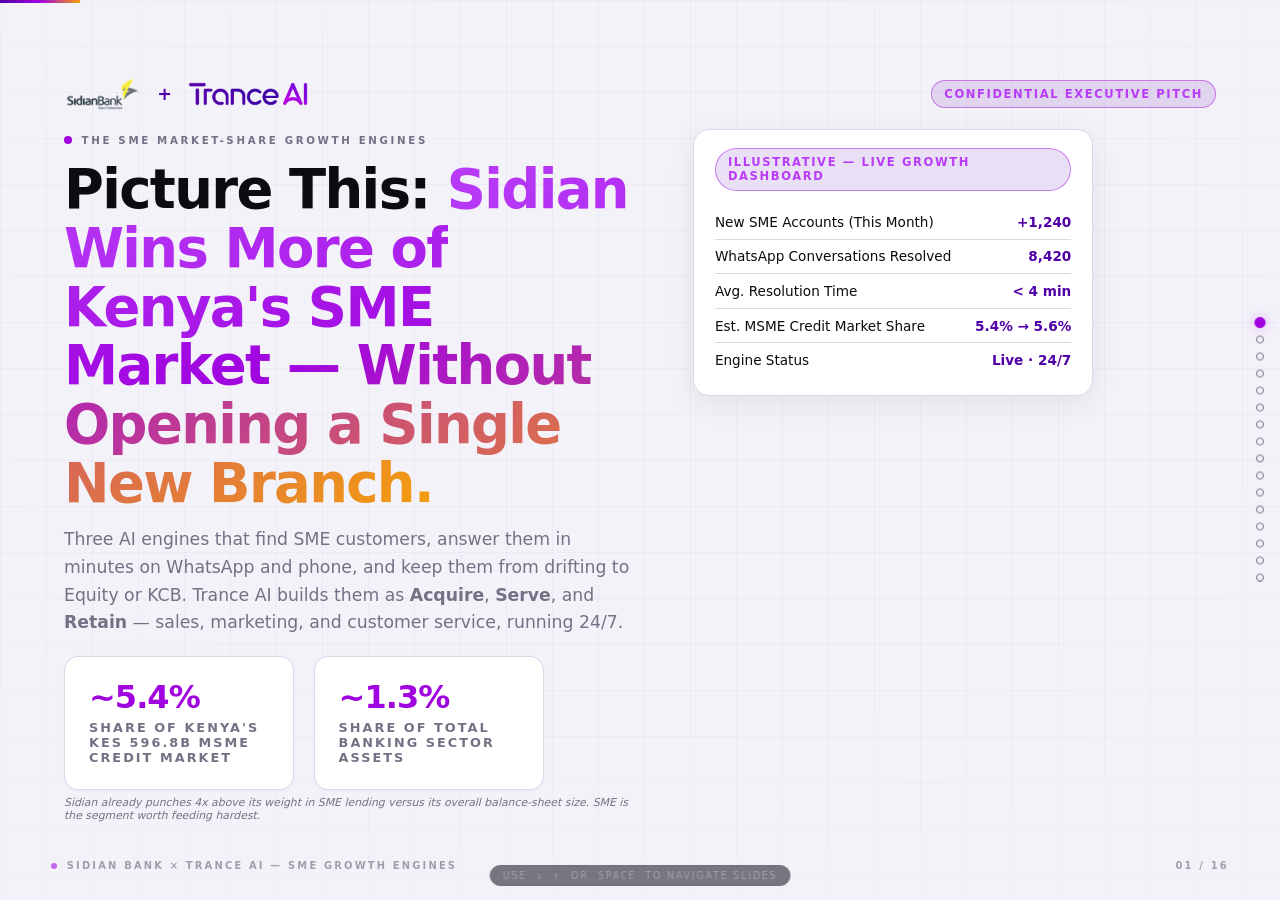
==== growth-engines.html @ c8de43a4 "Add SME Growth Engines deck: sales, marketing, and customer service pitch - New standalone deck (gro" ====
<!DOCTYPE html>
<html lang="en">
<head>
  <meta charset="UTF-8" />
  <meta name="viewport" content="width=device-width, initial-scale=1.0" />
  <title>Sidian Bank × Trance AI — The SME Growth Engines</title>

  <!-- Fontshare Satoshi Font -->
  <link rel="preconnect" href="https://api.fontshare.com" crossorigin />
  <link href="https://api.fontshare.com/v2/css?f[]=satoshi@400,500,700,900&display=swap" rel="stylesheet" />

  <!-- Stylesheet -->
  <link rel="stylesheet" href="css/growth-style.css" />
</head>
<body>

  <!-- Top Progress Bar -->
  <div id="progress"></div>

  <!-- Right Navigation Dots -->
  <div id="dots"></div>

  <!-- Keyboard Navigation Hint -->
  <div class="kbd-hint">
    <span>Use</span> <kbd>↓</kbd> <kbd>↑</kbd> <span>or</span> <kbd>Space</kbd> <span>to navigate slides</span>
  </div>

  <!-- Main Presentation Scroll-Snap Deck -->
  <main class="deck">

    <!-- ============================================================
         SLIDE 1: COVER
         ============================================================ -->
    <section class="slide warm">
      <div class="inner">
        <div class="brand-header reveal d1">
          <div class="brand-logo-wrapper">
            <img src="assets/Sidian-bank-Logo-1.png" alt="Sidian Bank" style="height:32px; width:auto; vertical-align:middle;" />
            <span style="font-weight:900; font-size:1.1rem; color:var(--purple-deep);">+</span>
            <img src="assets/trance-ai-logo.png" alt="Trance AI" style="height:24px; width:auto; vertical-align:middle;" />
          </div>
          <span class="badge purple">Confidential Executive Pitch</span>
        </div>

        <div class="split" style="margin-top: .8rem; align-items: start;">
          <div>
            <div class="eyebrow reveal d2">
              <span class="dot"></span> The SME Market-Share Growth Engines
            </div>

            <h1 class="display reveal d3" style="margin-top: .8rem; max-width: 23ch;">
              Picture This: <span class="purple-gradient">Sidian Wins More of Kenya's SME Market — Without Opening a Single New Branch.</span>
            </h1>

            <p class="lede reveal d4" style="margin-top: .8rem;">
              Three AI engines that find SME customers, answer them in minutes on WhatsApp and phone, and keep them from drifting to Equity or KCB. Trance AI builds them as <strong>Acquire</strong>, <strong>Serve</strong>, and <strong>Retain</strong> — sales, marketing, and customer service, running 24/7.
            </p>

            <div class="grid2" style="margin-top: 1.2rem; max-width: 480px;">
              <div class="card">
                <div class="stat-num purple" style="font-size: clamp(1.4rem,2.6vw,2rem);">~5.4%</div>
                <div class="stat-label">Share of Kenya's KES 596.8B MSME Credit Market</div>
              </div>
              <div class="card">
                <div class="stat-num purple" style="font-size: clamp(1.4rem,2.6vw,2rem);">~1.3%</div>
                <div class="stat-label">Share of Total Banking Sector Assets</div>
              </div>
            </div>
            <p class="source-note reveal d5" style="margin-top:.4rem;">Sidian already punches 4x above its weight in SME lending versus its overall balance-sheet size. SME is the segment worth feeding hardest.</p>
          </div>

          <div class="mock-panel reveal d5">
            <span class="badge purple" style="margin-bottom:.9rem;">Illustrative — Live Growth Dashboard</span>
            <div class="mock-row"><span>New SME Accounts (This Month)</span><span class="v">+1,240</span></div>
            <div class="mock-row"><span>WhatsApp Conversations Resolved</span><span class="v">8,420</span></div>
            <div class="mock-row"><span>Avg. Resolution Time</span><span class="v">&lt; 4 min</span></div>
            <div class="mock-row"><span>Est. MSME Credit Market Share</span><span class="v">5.4% → 5.6%</span></div>
            <div class="mock-row"><span>Engine Status</span><span class="v">Live · 24/7</span></div>
          </div>
        </div>
      </div>

      <div class="chrome-foot"><span class="fdot"></span> Sidian Bank × Trance AI — SME Growth Engines</div>
      <div class="chrome-page" id="chrome-page-num">01 / 16</div>
    </section>

    <!-- ============================================================
         SLIDE 2: LEVEL 01 — THE STATUS QUO
         ============================================================ -->
    <section class="slide dark">
      <div class="inner">
        <div class="eyebrow reveal d1">
          <span class="dot"></span> Level 01 — The Status Quo
        </div>
        <h2 class="title reveal d2" style="margin-top: .6rem; max-width: 22ch;">
          Kenya's #2 Trade Finance Bank Still Wins and Serves SMEs the Hard Way
        </h2>

        <p class="subtitle reveal d3" style="margin-top: .8rem; max-width: 64ch;">
          New SME accounts come through branch visits and RM cold outreach. Customer service runs on a phone line and an inbox. Sidian has no WhatsApp channel today — Absa's customers already bank on WhatsApp; Sidian's don't have that option yet.
        </p>

        <div class="impact reveal d4" style="margin-top: 1.6rem;">
          <span class="k">The CBK Floor, Not a Ceiling</span>
          <span class="v">Regulation requires acknowledging a complaint within 48 hours and resolving it within 7 days. That's the legal minimum — not something to compete on.</span>
        </div>

        <p class="reveal d5" style="margin-top: 1.4rem; font-size: .95rem; color: var(--muted-light); max-width: 62ch;">
          What if instead, every SME query got answered in minutes, not days — and new leads flowed in automatically, while RMs focused on the relationships that need a human?
        </p>
      </div>

      <div class="chrome-foot"><span class="fdot"></span> The Status Quo</div>
      <div class="chrome-page">02 / 16</div>
    </section>

    <!-- ============================================================
         SLIDE 3: THE PLAYBOOK
         ============================================================ -->
    <section class="slide light">
      <div class="inner">
        <div class="eyebrow reveal d1">
          <span class="dot"></span> The Playbook
        </div>
        <h2 class="title reveal d2" style="margin-top: .6rem;">
          Legacy Bank Growth vs. AI-Powered Bank Growth
        </h2>

        <div class="grid2" style="margin-top: 1.8rem;">
          <div class="card reveal d3">
            <div class="row" style="justify-content: space-between; margin-bottom: .8rem;">
              <span class="badge red">Legacy Growth &amp; Service</span>
            </div>
            <ul style="list-style: none; display: flex; flex-direction: column; gap: .6rem; font-size: .92rem; color: var(--muted);">
              <li style="display:flex; gap:.6rem;"><span style="color:var(--neg);">✕</span> New accounts depend on branch visits and RM cold calls</li>
              <li style="display:flex; gap:.6rem;"><span style="color:var(--neg);">✕</span> One-size-fits-all mass marketing</li>
              <li style="display:flex; gap:.6rem;"><span style="color:var(--neg);">✕</span> Phone queue and email, business hours only</li>
              <li style="display:flex; gap:.6rem;"><span style="color:var(--neg);">✕</span> Simple queries (balance, loan status) wait for a human</li>
              <li style="display:flex; gap:.6rem;"><span style="color:var(--neg);">✕</span> Frustrated customers quietly drift to a competitor</li>
            </ul>
          </div>

          <div class="card reveal d4" style="border-color: var(--purple); background: #FFF;">
            <div class="row" style="justify-content: space-between; margin-bottom: .8rem;">
              <span class="badge purple">AI-Powered Growth &amp; Service</span>
            </div>
            <ul style="list-style: none; display: flex; flex-direction: column; gap: .6rem; font-size: .92rem; color: var(--ink-text);">
              <li style="display:flex; gap:.6rem;"><span style="color:var(--purple);">✓</span> Fully autonomous lead capture, works 24/7</li>
              <li style="display:flex; gap:.6rem;"><span style="color:var(--purple);">✓</span> Hyper-personalized SME journeys, right offer, right time</li>
              <li style="display:flex; gap:.6rem;"><span style="color:var(--purple);">✓</span> WhatsApp &amp; call-center AI agents, always on</li>
              <li style="display:flex; gap:.6rem;"><span style="color:var(--purple);">✓</span> Routine queries answered instantly; humans handle the rest</li>
              <li style="display:flex; gap:.6rem;"><span style="color:var(--purple);">✓</span> Churn risk flagged and worked before the account leaves</li>
            </ul>
          </div>
        </div>
      </div>

      <div class="chrome-foot"><span class="fdot"></span> The Playbook</div>
      <div class="chrome-page">03 / 16</div>
    </section>

    <!-- ============================================================
         SLIDE 4: THE MISSED OPPORTUNITY
         ============================================================ -->
    <section class="slide warm">
      <div class="inner">
        <div class="eyebrow reveal d1">
          <span class="dot"></span> The Missed Opportunity
        </div>
        <h2 class="title reveal d2" style="margin-top: .6rem; max-width: 24ch;">
          Kenya's SME Credit Market Is KES 596.8 Billion and Growing. Sidian Holds ~5.4% of It.
        </h2>

        <div class="grid3" style="margin-top: 1.6rem;">
          <div class="card reveal d3" style="background:#FFF;">
            <div class="stat-num purple" style="font-size: clamp(1.4rem,2.8vw,2rem);">707,211</div>
            <div class="stat-label">Formal MSME Borrowers Nationally (Dec 2025)</div>
          </div>
          <div class="card reveal d4" style="background:#FFF;">
            <div class="stat-num gold" style="font-size: clamp(1.4rem,2.8vw,2rem);">KES 596.8B</div>
            <div class="stat-label">Outstanding MSME Credit Book (KBA, Dec 2025)</div>
          </div>
          <div class="card reveal d5" style="background:#FFF; border-color: var(--purple);">
            <div class="stat-num purple" style="font-size: clamp(1.4rem,2.8vw,2rem);">KES 2.2T–2.5T</div>
            <div class="stat-label">Unmet MSME Financing Gap (World Bank/IFC &amp; KBA, 2026)</div>
          </div>
        </div>

        <p class="reveal d6" style="margin-top: 1.5rem; font-size: .95rem; color: var(--ink-text); max-width: 68ch; font-weight: 500;">
          Sidian's SME loan book already commands roughly 5.4% of that KES 596.8B market — well ahead of its ~1.3% share of total banking sector assets. SME lending is the one segment where Sidian already outperforms its size. The Acquire and Serve engines are built to widen that lead, not chase a new category.
        </p>
        <p class="source-note reveal d7" style="margin-top:.6rem;">Sidian SME loan book: ~KES 32.5B, derived from Q1 2026 balance sheet (Total Assets 94.1B − Govt Securities 49.1B − Cash/Other ~12.5B). National figures: Kenya Bankers Association, Dec 2025 / 2026.</p>
      </div>

      <div class="chrome-foot"><span class="fdot"></span> The Missed Opportunity</div>
      <div class="chrome-page">04 / 16</div>
    </section>

    <!-- ============================================================
         SLIDE 5: THE TRANSFORMATION — THREE ENGINES
         ============================================================ -->
    <section class="slide dark">
      <div class="inner">
        <div class="eyebrow reveal d1">
          <span class="dot"></span> The Transformation
        </div>
        <h2 class="title reveal d2" style="margin-top: .6rem;">
          Three Engines — Sales, Marketing, and Customer Service — Working Together, 24/7
        </h2>
        <p class="subtitle reveal d3" style="margin-top: .5rem; max-width: 64ch;">
          AI agents — think bot employees trained for one high-value task — run continuously across WhatsApp, phone, SidianVIBE, email, and social.
        </p>

        <div class="grid3" style="margin-top: 1.6rem;">
          <div class="card reveal d4" style="border-color: var(--purple); background: var(--surface);">
            <span class="badge purple">Engine 1 — Sales &amp; Marketing</span>
            <h3 style="margin-top: .6rem; font-size: 1.15rem; color: #FFF;">Acquire</h3>
            <ul style="list-style:none; display:flex; flex-direction:column; gap:.5rem; margin-top:.8rem; font-size:.82rem; color: var(--muted-light);">
              <li>01 — SME-targeted social &amp; ad campaigns</li>
              <li>02 — Lead capture &amp; pre-qualification funnels</li>
              <li>03 — WhatsApp &amp; web AI sales agent</li>
              <li>04 — Automated email/WhatsApp nurture</li>
            </ul>
          </div>

          <div class="card reveal d5" style="border-color: var(--teal); background: var(--surface);">
            <span class="badge teal">Engine 2 — Customer Service</span>
            <h3 style="margin-top: .6rem; font-size: 1.15rem; color: #FFF;">Serve</h3>
            <ul style="list-style:none; display:flex; flex-direction:column; gap:.5rem; margin-top:.8rem; font-size:.82rem; color: var(--muted-light);">
              <li>01 — WhatsApp AI banking assistant</li>
              <li>02 — Call-center AI triage &amp; deflection</li>
              <li>03 — Instant answers: balance, transfers, loan status</li>
              <li>04 — Seamless handoff to a human for the rest</li>
            </ul>
          </div>

          <div class="card reveal d6" style="border-color: var(--gold); background: var(--surface);">
            <span class="badge gold">Engine 3 — Loyalty</span>
            <h3 style="margin-top: .6rem; font-size: 1.15rem; color: #FFF;">Retain</h3>
            <ul style="list-style:none; display:flex; flex-direction:column; gap:.5rem; margin-top:.8rem; font-size:.82rem; color: var(--muted-light);">
              <li>01 — Dormant account win-back</li>
              <li>02 — Cross-sell &amp; upsell triggers</li>
              <li>03 — Churn-risk flags before the account leaves</li>
              <li>04 — Powered entirely by Acquire + Serve data</li>
            </ul>
          </div>
        </div>
      </div>

      <div class="chrome-foot"><span class="fdot"></span> The Transformation</div>
      <div class="chrome-page">05 / 16</div>
    </section>

    <!-- ============================================================
         SLIDE 6: THE BATTLEFIELD
         ============================================================ -->
    <section class="slide light">
      <div class="inner">
        <div class="eyebrow reveal d1">
          <span class="dot"></span> The Battlefield
        </div>
        <h2 class="title reveal d2" style="margin-top: .6rem;">
          Kenya's Biggest Banks Are Already Moving to AI Service. Sidian Isn't Yet.
        </h2>
        <p class="subtitle reveal d3" style="margin-top: .3rem;">
          This isn't speculative — it's already table stakes among Sidian's direct competitors.
        </p>

        <div class="grid3" style="margin-top: 1.6rem;">
          <div class="card reveal d4">
            <span class="badge red">Live Today</span>
            <h3 style="margin-top: .6rem; font-size: 1.05rem;">Absa Kenya — "Abby"</h3>
            <p style="margin-top: .5rem; font-size: .85rem; color: var(--muted); line-height: 1.45;">
              A WhatsApp AI banking assistant: balances, transfers, bill pay, loan applications, and investment accounts, 24/7, live across 8 countries.
            </p>
          </div>

          <div class="card reveal d5">
            <span class="badge gold">Live Today</span>
            <h3 style="margin-top: .6rem; font-size: 1.05rem;">Equity Bank</h3>
            <p style="margin-top: .5rem; font-size: .85rem; color: var(--muted); line-height: 1.45;">
              98.2% of transactions now happen digitally, with AI explicitly named as the bank's next growth driver.
            </p>
          </div>

          <div class="card reveal d6">
            <span class="badge teal">In Motion</span>
            <h3 style="margin-top: .6rem; font-size: 1.05rem;">KCB Bank</h3>
            <p style="margin-top: .5rem; font-size: .85rem; color: var(--muted); line-height: 1.45;">
              Rolling out AI-powered chat and virtual assistants across its retail and SME channels.
            </p>
          </div>
        </div>

        <div class="impact reveal d7" style="margin-top: 1.4rem;">
          <span class="k">Sidian Today</span>
          <span class="v">No WhatsApp banking channel. Phone and email only. The gap widens every quarter this stays true.</span>
        </div>
      </div>

      <div class="chrome-foot"><span class="fdot"></span> The Battlefield</div>
      <div class="chrome-page">06 / 16</div>
    </section>

    <!-- ============================================================
         SLIDE 7: THE UNFAIR ADVANTAGE
         ============================================================ -->
    <section class="slide warm">
      <div class="inner">
        <div class="eyebrow reveal d1">
          <span class="dot"></span> The Unfair Advantage
        </div>
        <h2 class="title reveal d2" style="margin-top: .6rem;">
          A New Category Competitors Can't Match on Cost or Speed
        </h2>

        <div class="grid2" style="margin-top: 1.8rem;">
          <div class="card reveal d3" style="background:#FFF;">
            <span class="badge purple">~10x Lower Cost Per Contact</span>
            <p style="margin-top:.6rem; font-size:.9rem; color:var(--ink-text); line-height:1.5;">
              Industry benchmarks put an AI-resolved service contact at a fraction of the cost of a human-handled one. Sidian's RMs and call-center staff spend their time on relationships that need a person, not password resets.
            </p>
          </div>
          <div class="card reveal d4" style="background:#FFF;">
            <span class="badge gold">Performance-Gated Engagement</span>
            <p style="margin-top:.6rem; font-size:.9rem; color:var(--ink-text); line-height:1.5;">
              No vague promises. Trance AI's fee structure ties directly to the engine KPIs Sidian agrees to upfront.
            </p>
          </div>
          <div class="card reveal d5" style="background:#FFF;">
            <span class="badge teal">Infinite Scale, Zero Headcount</span>
            <p style="margin-top:.6rem; font-size:.9rem; color:var(--ink-text); line-height:1.5;">
              The engines handle thousands of simultaneous SME conversations without adding a single RM or call-center seat.
            </p>
          </div>
          <div class="card reveal d6" style="background:#FFF; border-color:var(--purple);">
            <span class="badge purple">Minutes, Not Days</span>
            <p style="margin-top:.6rem; font-size:.9rem; color:var(--ink-text); line-height:1.5;">
              While the regulatory floor is a 7-day resolution window, routine SME queries get answered in minutes — a service gap competitors feel immediately.
            </p>
          </div>
        </div>
      </div>

      <div class="chrome-foot"><span class="fdot"></span> The Unfair Advantage</div>
      <div class="chrome-page">07 / 16</div>
    </section>

    <!-- ============================================================
         SLIDE 8: LEVEL 02 — THE GROWTH SYSTEM (DASHBOARD)
         ============================================================ -->
    <section class="slide dark">
      <div class="inner">
        <div class="eyebrow reveal d1">
          <span class="dot"></span> Level 02 — The Growth System
        </div>
        <h2 class="title reveal d2" style="margin-top: .6rem;">
          One Unified Dashboard, All Three Engines
        </h2>
        <p class="subtitle reveal d3" style="margin-top: .5rem; max-width: 60ch;">
          You don't have to master the technical operations. You get a live dashboard showing exactly what all three engines are doing, every moment — and how the SME market-share number is moving.
        </p>

        <div class="split" style="margin-top: 1.8rem;">
          <div class="col reveal d4" style="gap:.9rem;">
            <div class="card" style="border-color: var(--purple);">
              <span class="pillar-tag">Acquire Engine</span>
              <p style="font-size:.88rem; color:var(--muted-light); margin-top:.3rem;">Live SME leads, ad spend efficiency, and sales-agent conversations at a glance.</p>
            </div>
            <div class="card" style="border-color: var(--teal);">
              <span class="pillar-tag" style="color:var(--teal);">Serve Engine</span>
              <p style="font-size:.88rem; color:var(--muted-light); margin-top:.3rem;">WhatsApp and call volume, first-contact resolution rate, and average response time.</p>
            </div>
            <div class="card" style="border-color: var(--gold);">
              <span class="pillar-tag" style="color:var(--gold);">Retain Engine</span>
              <p style="font-size:.88rem; color:var(--muted-light); margin-top:.3rem;">Reactivation rate, cross-sell conversions, and churn-risk flags in real time.</p>
            </div>
          </div>

          <div class="mock-panel reveal d5">
            <span class="badge purple" style="margin-bottom:.9rem;">Illustrative — Sidian Growth Dashboard</span>
            <div class="mock-row"><span>New SME Accounts Opened</span><span class="v">+1,240</span></div>
            <div class="mock-row"><span>WhatsApp Conversations Handled</span><span class="v">8,420</span></div>
            <div class="mock-row"><span>First-Contact Resolution Rate</span><span class="v">82%</span></div>
            <div class="mock-row"><span>Dormant Accounts Reactivated</span><span class="v">+380</span></div>
            <div class="mock-row"><span>Est. MSME Credit Market Share</span><span class="v">5.4% → 5.6%</span></div>
          </div>
        </div>
      </div>

      <div class="chrome-foot"><span class="fdot"></span> The Growth System</div>
      <div class="chrome-page">08 / 16</div>
    </section>

    <!-- ============================================================
         SLIDE 9: ENGINE 1 DETAIL — ACQUIRE
         ============================================================ -->
    <section class="slide light">
      <div class="inner">
        <div class="eyebrow reveal d1">
          <span class="dot"></span> Engine 1 — Detail
        </div>
        <h2 class="title reveal d2" style="margin-top: .6rem;">
          Acquire: Sales &amp; Marketing on Autopilot
        </h2>
        <p class="subtitle reveal d3" style="margin-top: .4rem; max-width: 60ch;">
          A high-value AI agent works every channel where an SME owner already spends time.
        </p>

        <div class="grid3" style="margin-top: 1.6rem;">
          <div class="card reveal d4" style="background:#FFF; border-color:var(--purple);">
            <span class="badge purple">Website &amp; Ads</span>
            <p style="margin-top:.6rem; font-size:.85rem; color:var(--ink-text); line-height:1.45;">
              AI agent captures and pre-qualifies visitors from targeted SME ad campaigns — trade finance, LPO, working capital.
            </p>
          </div>
          <div class="card reveal d5" style="background:#FFF;">
            <span class="badge teal">WhatsApp Sales Agent</span>
            <p style="margin-top:.6rem; font-size:.85rem; color:var(--muted); line-height:1.45;">
              Answers product questions instantly and books account-opening appointments 24/7 — the channel Sidian doesn't have today.
            </p>
          </div>
          <div class="card reveal d6" style="background:#FFF;">
            <span class="badge gold">Email &amp; Social Nurture</span>
            <p style="margin-top:.6rem; font-size:.85rem; color:var(--muted); line-height:1.45;">
              Follows up every captured lead automatically until they open an account — no lead goes cold.
            </p>
          </div>
        </div>
      </div>

      <div class="chrome-foot"><span class="fdot"></span> Acquire — Engine Detail</div>
      <div class="chrome-page">09 / 16</div>
    </section>

    <!-- ============================================================
         SLIDE 10: ENGINE 2 DETAIL — SERVE
         ============================================================ -->
    <section class="slide warm">
      <div class="inner">
        <div class="eyebrow reveal d1">
          <span class="dot"></span> Engine 2 — Detail
        </div>
        <h2 class="title reveal d2" style="margin-top: .6rem;">
          Serve: WhatsApp and Call-Center AI, Always On
        </h2>

        <div class="card reveal d3" style="margin-top: 1.4rem; overflow-x: auto; background:#FFF;">
          <table class="deck-table">
            <thead>
              <tr>
                <th>Today</th>
                <th style="color: var(--purple-deep); background: var(--purple-bg);">With the Serve Engine</th>
              </tr>
            </thead>
            <tbody>
              <tr>
                <td>Balance and transfer questions wait for a phone call</td>
                <td style="background: var(--purple-bg); color: var(--purple-deep); font-weight: 700;">Answered instantly on WhatsApp, day or night</td>
              </tr>
              <tr>
                <td>Every inbound call reaches a human queue</td>
                <td style="background: var(--purple-bg); color: var(--purple-deep); font-weight: 700;">AI triages first — routine calls resolved, complex ones routed to the right person</td>
              </tr>
              <tr>
                <td>After-hours queries sit until the next business day</td>
                <td style="background: var(--purple-bg); color: var(--purple-deep); font-weight: 700;">24/7 coverage — no queue resets overnight</td>
              </tr>
              <tr>
                <td>Loan-status checks mean a branch visit or a call</td>
                <td style="background: var(--purple-bg); color: var(--purple-deep); font-weight: 700;">Self-serve status checks on WhatsApp in seconds</td>
              </tr>
              <tr>
                <td>No consistent record of what each SME asked or needed</td>
                <td style="background: var(--purple-bg); color: var(--purple-deep); font-weight: 700;">Every conversation logged and feeds the Retain engine</td>
              </tr>
            </tbody>
          </table>
        </div>
      </div>

      <div class="chrome-foot"><span class="fdot"></span> Serve — Engine Detail</div>
      <div class="chrome-page">10 / 16</div>
    </section>

    <!-- ============================================================
         SLIDE 11: ENGINE 3 DETAIL — RETAIN
         ============================================================ -->
    <section class="slide dark">
      <div class="inner">
        <div class="eyebrow reveal d1">
          <span class="dot"></span> Engine 3 — Detail
        </div>
        <h2 class="title reveal d2" style="margin-top: .6rem;">
          Retain: Every Great Service Interaction Becomes a Growth Signal
        </h2>
        <p class="subtitle reveal d3" style="margin-top: .5rem; max-width: 62ch;">
          Retention isn't a separate pitch — it's what Acquire and Serve compound into, automatically.
        </p>

        <div class="grid3" style="margin-top: 1.6rem;">
          <div class="card reveal d4">
            <span class="badge gold">Dormant Win-Back</span>
            <p style="margin-top:.6rem; font-size:.85rem; color:var(--muted-light); line-height:1.45;">
              Accounts gone quiet get a personalized WhatsApp nudge before they're written off.
            </p>
          </div>
          <div class="card reveal d5">
            <span class="badge purple">Cross-Sell Triggers</span>
            <p style="margin-top:.6rem; font-size:.85rem; color:var(--muted-light); line-height:1.45;">
              A resolved service query becomes the moment to offer the next relevant product — not a separate campaign.
            </p>
          </div>
          <div class="card reveal d6">
            <span class="badge teal">Churn-Risk Flags</span>
            <p style="margin-top:.6rem; font-size:.85rem; color:var(--muted-light); line-height:1.45;">
              Repeated complaints or slowing activity flag an at-risk SME to the RM before the account moves to a competitor.
            </p>
          </div>
        </div>
      </div>

      <div class="chrome-foot"><span class="fdot"></span> Retain — Engine Detail</div>
      <div class="chrome-page">11 / 16</div>
    </section>

    <!-- ============================================================
         SLIDE 12: HOW THE ENGINES COMPOUND INTO MARKET SHARE
         ============================================================ -->
    <section class="slide light">
      <div class="inner">
        <div class="eyebrow reveal d1">
          <span class="dot"></span> The Mechanism
        </div>
        <h2 class="title reveal d2" style="margin-top: .6rem;">
          How Three Engines Compound Into Market Share
        </h2>

        <div class="card reveal d3" style="margin-top: 1.6rem; overflow-x: auto; background:#FFF;">
          <table class="deck-table">
            <thead>
              <tr>
                <th>Current State</th>
                <th style="color: var(--purple-deep);">Acquire Moves</th>
                <th style="color: var(--purple-deep);">Serve Moves</th>
                <th style="color: var(--purple-deep);">Retain Moves</th>
              </tr>
            </thead>
            <tbody>
              <tr>
                <td>Branch-dependent lead flow</td>
                <td style="font-weight:700;">Always-on SME pipeline, lower cost per lead</td>
                <td style="font-weight:700;">Faster onboarding converts more leads</td>
                <td style="font-weight:700;">New accounts stay longer</td>
              </tr>
              <tr>
                <td>Manual, business-hours service</td>
                <td style="font-weight:700;">More qualified leads reach a human faster</td>
                <td style="font-weight:700;">Minutes, not days, on routine queries</td>
                <td style="font-weight:700;">Higher CSAT feeds referrals</td>
              </tr>
              <tr>
                <td>Silent churn to competitors</td>
                <td style="font-weight:700;">-</td>
                <td style="font-weight:700;">Every interaction logged and actioned</td>
                <td style="font-weight:700;">At-risk accounts caught before they leave</td>
              </tr>
            </tbody>
          </table>
        </div>

        <div class="impact reveal d4" style="margin-top: 1.4rem;">
          <span class="k">The Compounding Effect</span>
          <span class="v">More accounts in, fewer accounts out — net growth in Sidian's share of Kenya's KES 596.8B MSME credit market.</span>
        </div>
      </div>

      <div class="chrome-foot"><span class="fdot"></span> The Mechanism</div>
      <div class="chrome-page">12 / 16</div>
    </section>

    <!-- ============================================================
         SLIDE 13: THE MARKET-SHARE FORMULA
         ============================================================ -->
    <section class="slide warm">
      <div class="inner">
        <div class="eyebrow reveal d1">
          <span class="dot"></span> The Trance Growth Formula
        </div>
        <h2 class="title reveal d2" style="margin-top: .6rem;">
          The Math Behind the Market-Share Answer
        </h2>

        <div class="formula-box reveal d3" style="margin-top: 1.6rem;">
          SME Credit Market Share = Sidian's SME Loan Book ÷ Kenya's Total MSME Credit Book (KES 596.8B)
        </div>

        <div class="card reveal d4" style="margin-top: 1.4rem; background: var(--paper-warm);">
          <span class="badge gold">Where Sidian Stands Today</span>
          <p style="margin-top: .7rem; font-size: .92rem; color: var(--ink-text); line-height: 1.6;">
            Sidian's estimated ~KES 32.5B SME loan book is roughly 5.4% of the national KES 596.8B market. The numerator moves with two levers only: <strong>accounts won</strong> (Acquire, and Serve's conversion assist) and <strong>accounts kept</strong> (Retain). Net new accounts and prevented churn are the leading indicators the pilot proves each month — the share percentage is what they roll up into over time.
          </p>
        </div>

        <p class="reveal d5" style="margin-top: 1rem; font-size: .72rem; color: var(--muted); font-style: italic;">
          Illustrative model to show the mechanism — actual share movement depends on Sidian's real account, loan, and deposit data, confirmed jointly during the pilot. National market figures: Kenya Bankers Association, Dec 2025/2026.
        </p>
      </div>

      <div class="chrome-foot"><span class="fdot"></span> The Growth Formula</div>
      <div class="chrome-page">13 / 16</div>
    </section>

    <!-- ============================================================
         SLIDE 14: THE GROWTH PLAN
         ============================================================ -->
    <section class="slide light">
      <div class="inner">
        <div class="eyebrow reveal d1">
          <span class="dot"></span> The Growth Plan
        </div>
        <h2 class="title reveal d2" style="margin-top: .6rem;">
          What It Takes to Stand Up All Three Engines
        </h2>

        <div class="grid2" style="margin-top: 1.6rem;">
          <div class="card reveal d3" style="background:#FFF;">
            <span class="badge purple">1 — Investment</span>
            <p style="margin-top: .6rem; font-size: .88rem; color: var(--ink-text); line-height: 1.55;">
              Setup and managed-service terms scoped jointly with Sidian's transformation office, based on pilot scope vs. full rollout.
            </p>
          </div>

          <div class="card reveal d4" style="background:#FFF; border-color: var(--purple);">
            <span class="badge gold">2 — Timeline</span>
            <p style="margin-top: .6rem; font-size: .88rem; color: var(--ink-text); line-height: 1.55;">
              Acquire and Serve engines live in <strong>15–20 days</strong> for the pilot branch cluster (WhatsApp Business API approval typically adds 5–10 days). Retain engine follows once live interaction data exists. Full rollout across all branches within 6 months.
            </p>
          </div>

          <div class="card reveal d5" style="background:#FFF;">
            <span class="badge teal">3 — What You Get</span>
            <ul style="list-style:none; display:flex; flex-direction:column; gap:.45rem; margin-top:.6rem; font-size:.85rem; color: var(--ink-text);">
              <li>✓ A live Acquire engine generating pre-qualified SME leads</li>
              <li>✓ A live Serve engine on WhatsApp and call-center triage</li>
              <li>✓ The unified growth dashboard from Level 02</li>
              <li>✓ Fee tied to agreed, measurable engine KPIs</li>
            </ul>
          </div>

          <div class="card reveal d6" style="background:#FFF;">
            <span class="badge red">4 — Effort From Sidian</span>
            <ul style="list-style:none; display:flex; flex-direction:column; gap:.45rem; margin-top:.6rem; font-size:.85rem; color: var(--ink-text);">
              <li>— WhatsApp Business API / Meta approval sign-off</li>
              <li>— Read access to core banking &amp; SidianVIBE data</li>
              <li>— One executive sponsor + IT liaison</li>
              <li>— A pilot branch cluster to launch with</li>
            </ul>
          </div>
        </div>

        <div class="card reveal d7" style="margin-top: 1.4rem; background: var(--purple-bg); border-color: rgba(160,4,223,0.3);">
          <span class="pillar-tag">5 — Why Trance AI</span>
          <p style="font-size: .95rem; font-weight: 700; margin-top: .3rem; color: var(--purple-deep);">
            AI delivery experience across enterprises like Jumia and Microsoft, purpose-built here for Kenyan SME banking data and behavior.
          </p>
        </div>

        <p class="reveal d8" style="margin-top: 1rem; font-size: .72rem; color: var(--muted); font-style: italic;">
          Commercial terms above are illustrative and directional — final figures confirmed with Sidian leadership before signing.
        </p>
      </div>

      <div class="chrome-foot"><span class="fdot"></span> The Growth Plan</div>
      <div class="chrome-page">14 / 16</div>
    </section>

    <!-- ============================================================
         SLIDE 15: BONUS — SEASONAL CAMPAIGNS
         ============================================================ -->
    <section class="slide dark">
      <div class="inner">
        <div class="eyebrow reveal d1">
          <span class="dot"></span> Bonus
        </div>
        <h2 class="title reveal d2" style="margin-top: .6rem; max-width: 22ch;">
          Kenya's Banking Calendar, Covered — At No Extra Cost
        </h2>
        <p class="subtitle reveal d3" style="margin-top: .5rem; max-width: 58ch;">
          Trance AI runs Kenya's seasonal SME calendar through Acquire and Retain — agencies normally charge separately for this.
        </p>

        <div class="grid4" style="margin-top: 1.8rem;">
          <div class="card reveal d4">
            <span class="badge purple">Q1</span>
            <h3 style="margin-top:.5rem; font-size:1rem;">School Fees Season</h3>
            <p style="margin-top:.4rem; font-size:.8rem; color:var(--muted-light);">Targeted SME &amp; retail facility campaign via the Acquire engine.</p>
          </div>
          <div class="card reveal d5">
            <span class="badge teal">Q3</span>
            <h3 style="margin-top:.5rem; font-size:1rem;">County Tender Season</h3>
            <p style="margin-top:.4rem; font-size:.8rem; color:var(--muted-light);">Trade finance and bid-bond outreach to contractor segments.</p>
          </div>
          <div class="card reveal d6">
            <span class="badge gold">Q4</span>
            <h3 style="margin-top:.5rem; font-size:1rem;">Diaspora &amp; Chama Season</h3>
            <p style="margin-top:.4rem; font-size:.8rem; color:var(--muted-light);">Retain engine win-back and cross-sell push before year-end.</p>
          </div>
          <div class="card reveal d7">
            <span class="badge red">Every Day</span>
            <h3 style="margin-top:.5rem; font-size:1rem;">Always-On Coverage</h3>
            <p style="margin-top:.4rem; font-size:.8rem; color:var(--muted-light);">WhatsApp and call-center AI never close for lunch, weekends, or public holidays.</p>
          </div>
        </div>
      </div>

      <div class="chrome-foot"><span class="fdot"></span> Bonus</div>
      <div class="chrome-page">15 / 16</div>
    </section>

    <!-- ============================================================
         SLIDE 16: CLOSING CTA
         ============================================================ -->
    <section class="slide warm">
      <div class="inner">
        <div class="eyebrow reveal d1">
          <span class="dot"></span> Let's Get Started
        </div>
        <h1 class="display reveal d2" style="margin-top: .8rem; max-width: 20ch;">
          Ready to Build Sidian's Fastest-Growing SME Franchise?
        </h1>

        <p class="lede reveal d3" style="margin-top: 1.1rem;">
          Three engines. Zero extra headcount. Live in weeks, not quarters.
        </p>

        <div class="row reveal d4" style="margin-top: 1.8rem;">
          <a href="mailto:contact@trance.ai" class="badge purple" style="padding: .8rem 1.4rem; font-size: .85rem; text-decoration: none; cursor: pointer; white-space: nowrap;">
            Initiate Partnership →
          </a>
        </div>
      </div>

      <div class="chrome-foot"><span class="fdot"></span> Sidian Bank × Trance AI</div>
      <div class="chrome-page">16 / 16</div>
    </section>

  </main>

  <!-- Script Engine -->
  <script src="js/deck.js"></script>
</body>
</html>
---- css/growth-style.css ----
/* ============================================================
   AIRTEL AFRICA + TRANCE AI — STRATEGIC PITCH DECK DESIGN SYSTEM
   Theme: Trance AI Deep Royal & Electric Purple
   Typography: Satoshi (Fontshare API)
   ============================================================ */

/* ---- Design Tokens ---- */
:root {
  font-size: clamp(13px, 2.2vh, 16px);

  /* Color Palette */
  --ink: #0A0A0E;              /* Base dark background */
  --surface: #12121A;          /* Dark surface background */
  --card: #181724;             /* Dark card background */
  --card-border: #2B283E;      /* Dark border */
  
  --paper: #FAFAFD;            /* Light mode base */
  --paper-warm: #F4F2F9;       /* Warm light mode base */
  
  --text: #FAF9FE;             /* Primary text (dark slides) */
  --ink-text: #0B0B10;         /* Primary text (light slides) */
  --muted: #747185;            /* Muted text */
  --muted-light: #9B98AE;      /* Muted text on dark */
  --hairline: #DCD8E8;         /* Hairline on light */

  /* Purple Brand Palette */
  --purple: #A004DF;           /* Primary Electric Purple */
  --purple-deep: #5100A8;      /* Primary Royal Purple */
  --purple-dark: #4000A7;      /* Dark Purple accent */
  --purple-light: #B83BF7;     /* Light Electric Purple */
  --purple-glow: rgba(160, 4, 223, 0.35);
  --purple-bg: rgba(81, 0, 168, 0.12);

  /* Auxiliary & Status Tokens */
  --gold: #F59E0B;             /* Secondary highlights */
  --teal: #2DD4BF;             /* Technology / Cloud accents */
  --neg: #E84040;              /* Negative / Friction */
  --success: #10B981;          /* Positive / Growth */

  --maxw: 1180px;
  --ease: cubic-bezier(.22, .61, .36, 1);
  --morph-ease: cubic-bezier(.16, 1, .3, 1);
}

* { box-sizing: border-box; margin: 0; padding: 0; }

html {
  scroll-behavior: auto;
  overflow: hidden;
  height: 100%;
  font-size: clamp(14px, 1.15vw, 22px);
}

body {
  font-family: 'Satoshi', system-ui, -apple-system, sans-serif;
  background: var(--ink);
  color: var(--text);
  -webkit-font-smoothing: antialiased;
  overflow: hidden;
  height: 100%;
}

/* ---- Scroll-Snap Container ---- */
.deck {
  height: 100dvh;
  overflow-y: scroll;
  scroll-snap-type: y mandatory;
  scroll-behavior: smooth;
}

.slide {
  position: relative;
  height: 100dvh;
  min-height: 0;
  scroll-snap-align: start;
  scroll-snap-stop: always;
  display: flex;
  flex-direction: column;
  justify-content: center;
  padding: clamp(.5rem, 2vh, 2.5rem) clamp(1.4rem, 5vw, 5rem);
  overflow: hidden;
}

/* Background Variations */
.slide.dark { background: var(--ink); color: var(--text); }
.slide.light { background: var(--paper); color: var(--ink-text); }
.slide.warm { background: var(--paper-warm); color: var(--ink-text); }

.inner {
  width: 100%;
  max-width: var(--maxw);
  margin: 0 auto;
  position: relative;
  z-index: 2;
  opacity: 0;
  transform: scale(.95) translateY(18px);
  transition: opacity 1.1s var(--morph-ease), transform 1.1s var(--morph-ease);
}

.slide.visible .inner {
  opacity: 1;
  transform: none;
}

/* ---- Grid Texture Background ---- */
.slide.dark::before {
  content: "";
  position: absolute;
  inset: 0;
  z-index: 0;
  pointer-events: none;
  background-image:
    linear-gradient(rgba(160, 4, 223, 0.04) 1px, transparent 1px),
    linear-gradient(90deg, rgba(160, 4, 223, 0.04) 1px, transparent 1px);
  background-size: 46px 46px;
  -webkit-mask-image: radial-gradient(ellipse 95% 80% at 50% 40%, #000 55%, transparent 100%);
  mask-image: radial-gradient(ellipse 95% 80% at 50% 40%, #000 55%, transparent 100%);
}

.slide.light::before, .slide.warm::before {
  content: "";
  position: absolute;
  inset: 0;
  z-index: 0;
  pointer-events: none;
  background-image:
    linear-gradient(rgba(81, 0, 168, 0.035) 1px, transparent 1px),
    linear-gradient(90deg, rgba(81, 0, 168, 0.035) 1px, transparent 1px);
  background-size: 46px 46px;
  -webkit-mask-image: radial-gradient(ellipse 95% 80% at 50% 40%, #000 50%, transparent 100%);
  mask-image: radial-gradient(ellipse 95% 80% at 50% 40%, #000 50%, transparent 100%);
}

/* ---- Typography Primitives ---- */
.eyebrow {
  font-size: clamp(.62rem, .8vw, .72rem);
  font-weight: 700;
  letter-spacing: .26em;
  text-transform: uppercase;
  color: var(--muted);
  display: inline-flex;
  align-items: center;
  gap: .6rem;
}

.dark .eyebrow { color: var(--muted-light); }

.dot {
  width: 8px;
  height: 8px;
  border-radius: 50%;
  background: var(--purple);
  flex: none;
  box-shadow: 0 0 0 0 var(--purple-glow);
  animation: pulsePurple 2.6s var(--ease) infinite;
}

@keyframes pulsePurple {
  0% { box-shadow: 0 0 0 0 rgba(160, 4, 223, 0.6); }
  70% { box-shadow: 0 0 0 10px rgba(160, 4, 223, 0); }
  100% { box-shadow: 0 0 0 0 rgba(160, 4, 223, 0); }
}

h1, h2, h3 { font-weight: 900; line-height: 1.04; letter-spacing: -.025em; }

.display { font-size: clamp(1.85rem, 4.4vw, 3.4rem); font-weight: 900; line-height: 1.08; letter-spacing: -.03em; }
.title { font-size: clamp(1.45rem, 2.9vw, 2.35rem); font-weight: 900; line-height: 1.1; letter-spacing: -.025em; }
.subtitle { font-size: clamp(1.05rem, 1.75vw, 1.35rem); font-weight: 500; color: var(--muted); line-height: 1.45; }
.dark .subtitle { color: var(--muted-light); }
.lede { font-size: clamp(.95rem, 1.35vw, 1.1rem); line-height: 1.6; color: var(--muted); max-width: 62ch; }
.dark .lede { color: var(--muted-light); }

.purple { color: var(--purple); }
.purple-gradient {
  background: linear-gradient(135deg, var(--purple-light), var(--purple), var(--gold));
  -webkit-background-clip: text;
  -webkit-text-fill-color: transparent;
}
.tnum { font-variant-numeric: tabular-nums; font-feature-settings: "tnum"; }

/* ---- Cards ---- */
.card {
  background: var(--card);
  border: 1px solid var(--card-border);
  border-radius: 14px;
  padding: clamp(1rem, 2vw, 1.5rem);
  transition: transform .22s ease, box-shadow .22s ease, border-color .22s ease;
}

.light .card, .warm .card {
  background: #FFFFFF;
  border-color: var(--hairline);
  box-shadow: 0 1px 3px rgba(11, 11, 16, 0.04);
}

.dark .card:hover {
  transform: translateY(-2px);
  box-shadow: 0 8px 24px rgba(81, 0, 168, 0.25);
  border-color: rgba(160, 4, 223, 0.35);
}

.light .card:hover, .warm .card:hover {
  transform: translateY(-2px);
  box-shadow: 0 8px 24px rgba(81, 0, 168, 0.08);
  border-color: var(--purple);
}

/* ---- Reveal Cascading Animations ---- */
.reveal {
  opacity: 0;
  transform: translateY(22px);
  transition: opacity .7s var(--ease), transform .7s var(--ease);
}

.slide.visible .reveal { opacity: 1; transform: none; }
.slide.visible .reveal.d1 { transition-delay: .08s; }
.slide.visible .reveal.d2 { transition-delay: .16s; }
.slide.visible .reveal.d3 { transition-delay: .24s; }
.slide.visible .reveal.d4 { transition-delay: .32s; }
.slide.visible .reveal.d5 { transition-delay: .40s; }
.slide.visible .reveal.d6 { transition-delay: .48s; }
.slide.visible .reveal.d7 { transition-delay: .56s; }
.slide.visible .reveal.d8 { transition-delay: .64s; }
.slide.visible .reveal.d9 { transition-delay: .72s; }
.slide.visible .reveal.d10 { transition-delay: .80s; }

/* ---- Chrome Elements ---- */
.chrome-foot, .chrome-page, .chrome-side {
  position: absolute;
  z-index: 5;
  font-size: .62rem;
  font-weight: 700;
  letter-spacing: .22em;
  text-transform: uppercase;
  color: var(--muted);
  opacity: .65;
  pointer-events: none;
}

.dark .chrome-foot, .dark .chrome-page, .dark .chrome-side { color: var(--muted-light); opacity: .55; }
.chrome-foot { left: clamp(1.4rem, 6vw, 3.2rem); bottom: clamp(1.2rem, 3vw, 1.8rem); display: flex; align-items: center; gap: .6rem; }
.chrome-page { right: clamp(1.4rem, 6vw, 3.2rem); bottom: clamp(1.2rem, 3vw, 1.8rem); }
.chrome-side { right: .5rem; bottom: clamp(1.2rem, 3vw, 1.8rem); transform: rotate(180deg); writing-mode: vertical-rl; letter-spacing: .32em; font-size: .55rem; opacity: .4; }
.chrome-foot .fdot { width: 6px; height: 6px; border-radius: 50%; background: var(--purple); opacity: .9; }

/* Progress Bar & Dots Nav */
#progress {
  position: fixed;
  top: 0;
  left: 0;
  height: 3px;
  background: linear-gradient(90deg, var(--purple-deep), var(--purple), var(--gold));
  width: 0;
  z-index: 60;
  transition: width .15s linear;
}

#dots {
  position: fixed;
  right: clamp(.5rem, 1.4vw, 1rem);
  top: 50%;
  transform: translateY(-50%);
  z-index: 55;
  display: flex;
  flex-direction: column;
  gap: 9px;
}

#dots button {
  width: 8px;
  height: 8px;
  border-radius: 50%;
  border: 1px solid var(--muted);
  background: transparent;
  cursor: pointer;
  padding: 0;
  transition: all .3s var(--ease);
}

#dots button.active {
  background: var(--purple);
  border-color: var(--purple);
  transform: scale(1.4);
  box-shadow: 0 0 10px var(--purple-glow);
}

#dots button:hover { border-color: var(--purple); }

/* Keyboard Hint */
.kbd-hint {
  position: fixed;
  bottom: 14px;
  left: 50%;
  transform: translateX(-50%);
  z-index: 55;
  font-size: .6rem;
  letter-spacing: .18em;
  text-transform: uppercase;
  color: var(--muted);
  opacity: .65;
  display: flex;
  gap: .6rem;
  align-items: center;
  background: rgba(18, 18, 26, 0.85);
  padding: 4px 12px;
  border-radius: 20px;
  border: 1px solid var(--card-border);
  backdrop-filter: blur(8px);
}

.light .kbd-hint, .warm .kbd-hint {
  background: rgba(255, 255, 255, 0.85);
  border-color: var(--hairline);
  color: var(--ink-text);
}

/* Layout Utilities */
.row { display: flex; gap: clamp(1rem, 2.4vw, 2.2rem); align-items: center; flex-wrap: wrap; }
.col { display: flex; flex-direction: column; }
.split { display: grid; grid-template-columns: 1.05fr .95fr; gap: clamp(1.4rem, 4vw, 3.4rem); align-items: center; }
.grid2 { display: grid; grid-template-columns: 1fr 1fr; gap: clamp(.8rem, 1.6vw, 1.2rem); }
.grid3 { display: grid; grid-template-columns: repeat(3, 1fr); gap: clamp(.8rem, 1.6vw, 1.2rem); }
.grid4 { display: grid; grid-template-columns: repeat(4, 1fr); gap: clamp(.7rem, 1.4vw, 1rem); }

@media(max-width: 880px) {
  .split { grid-template-columns: 1fr; gap: 1.4rem; }
  .grid3, .grid4 { grid-template-columns: 1fr 1fr; }
  .grid2 { grid-template-columns: 1fr; }
}
@media(max-width: 560px) {
  .grid3, .grid4 { grid-template-columns: 1fr; }
  #dots, .chrome-side, .kbd-hint { display: none; }
}

/* Mobile overflow safety net — content that's taller than one viewport
   scrolls within its own slide instead of being clipped by overflow:hidden. */
@media(max-width: 700px) {
  .slide {
    height: auto;
    min-height: 100dvh;
    max-height: 100dvh;
    overflow-y: auto;
    -webkit-overflow-scrolling: touch;
    padding-top: 3.2rem;
    padding-bottom: 2rem;
  }
  .inner { padding-bottom: .5rem; }
  /* Footer chrome is absolutely positioned to the slide's full scrollable
     height, so on a scrolling slide it can overlap mid-content — hide it
     here rather than risk overlap, same as the dots/kbd-hint already do. */
  .chrome-foot, .chrome-page { display: none; }
}

svg { display: block; max-width: 100%; }
.icon { width: 24px; height: 24px; stroke-width: 1.8; stroke: currentColor; fill: none; stroke-linecap: round; stroke-linejoin: round; }

/* Stat Display Primitives */
.stat-num { font-size: clamp(1.7rem, 3.6vw, 2.7rem); font-weight: 900; line-height: 1; letter-spacing: -.03em; font-variant-numeric: tabular-nums; }
.stat-label { font-size: .8rem; font-weight: 700; letter-spacing: .16em; text-transform: uppercase; color: var(--muted); margin-top: .4rem; }
.dark .stat-label { color: var(--muted-light); }

/* Badges & Tags */
.badge {
  display: inline-flex;
  align-items: center;
  gap: .5rem;
  font-size: .72rem;
  font-weight: 700;
  letter-spacing: .14em;
  text-transform: uppercase;
  padding: .4rem .75rem;
  border-radius: 100px;
  border: 1px solid var(--card-border);
}

.light .badge, .warm .badge { border-color: var(--hairline); }
.badge.purple { background: var(--purple-bg); border-color: rgba(160, 4, 223, 0.45); color: var(--purple-light); }
.badge.gold { background: rgba(245, 158, 11, 0.12); border-color: rgba(245, 158, 11, 0.4); color: var(--gold); }
.badge.teal { background: rgba(45, 212, 191, 0.12); border-color: rgba(45, 212, 191, 0.4); color: var(--teal); }
.badge.red { background: rgba(232, 64, 64, 0.12); border-color: rgba(232, 64, 64, 0.4); color: var(--neg); }

/* Impact Callout Box */
.impact {
  display: inline-flex;
  flex-direction: column;
  gap: .15rem;
  border-left: 3px solid var(--purple);
  padding: .55rem 0 .55rem .9rem;
  margin-top: .4rem;
}
.impact .k { font-size: .72rem; font-weight: 700; letter-spacing: .18em; text-transform: uppercase; color: var(--muted); }
.dark .impact .k { color: var(--muted-light); }
.impact .v { font-size: clamp(1.05rem, 1.9vw, 1.48rem); font-weight: 900; color: var(--purple-light); letter-spacing: -.01em; }

/* Dynamic Progress Bar Tracks */
.bar-track { height: 10px; border-radius: 6px; background: rgba(255, 255, 255, 0.08); overflow: hidden; }
.light .bar-track, .warm .bar-track { background: rgba(11, 11, 16, 0.07); }
.bar-fill { height: 100%; width: 0; border-radius: 6px; background: linear-gradient(90deg, var(--purple-deep), var(--purple)); transition: width 1.2s var(--ease); }
.slide.visible .bar-fill { width: var(--w); }

/* Brand Logo Bar */
.brand-header {
  display: flex;
  align-items: center;
  justify-content: space-between;
  margin-bottom: 1.2rem;
}
.brand-logo-wrapper {
  display: flex;
  align-items: center;
  gap: 1rem;
}
.airtel-badge {
  background: #E40000;
  color: #FFF;
  font-weight: 900;
  font-size: .85rem;
  padding: 4px 10px;
  border-radius: 6px;
  letter-spacing: .05em;
}

/* Logo Chips (white rounded backdrops for brand marks on dark slides) */
.logo-chip {
  display: inline-flex;
  align-items: center;
  justify-content: center;
  background: #FFFFFF;
  border-radius: 10px;
  height: 34px;
  padding: 0 .85rem;
  box-shadow: 0 2px 10px rgba(0, 0, 0, 0.18);
}
.logo-chip img {
  height: 60%;
  width: auto;
  max-width: 140px;
  object-fit: contain;
  display: block;
}
.logo-chip.airtel img { height: 55%; }

/* Illustrative Dashboard Mockup */
.mock-panel {
  background: var(--card);
  border: 1px solid var(--card-border);
  border-radius: 16px;
  padding: 1.1rem 1.3rem;
  max-width: 400px;
}
.light .mock-panel, .warm .mock-panel { background: #FFFFFF; border-color: var(--hairline); box-shadow: 0 8px 28px rgba(11,11,16,0.07); }
.mock-row { display: flex; justify-content: space-between; align-items: center; padding: .55rem 0; border-bottom: 1px solid var(--card-border); font-size: .85rem; gap: 1rem; }
.light .mock-row, .warm .mock-row { border-color: var(--hairline); }
.mock-row:last-child { border-bottom: none; }
.mock-row .v { font-weight: 900; color: var(--purple-light); white-space: nowrap; }
.light .mock-row .v, .warm .mock-row .v { color: var(--purple-deep); }

/* Growth Formula Box */
.formula-box {
  background: var(--card);
  border: 1px solid var(--purple);
  border-radius: 12px;
  padding: 1.1rem 1.4rem;
  font-size: clamp(.85rem, 1.6vw, 1.05rem);
  font-weight: 700;
  color: var(--purple-light);
  text-align: center;
  font-variant-numeric: tabular-nums;
}
.light .formula-box, .warm .formula-box { background: #FFFFFF; color: var(--purple-deep); box-shadow: 0 4px 16px rgba(11,11,16,0.05); }

/* ---- Additions for Growth Engines deck ---- */
.pillar-tag {
  font-size: .72rem;
  font-weight: 800;
  letter-spacing: .12em;
  text-transform: uppercase;
  color: var(--purple-light);
}
.light .pillar-tag, .warm .pillar-tag { color: var(--purple-deep); }

.card-highlight {
  border-color: var(--purple) !important;
  box-shadow: 0 8px 28px rgba(160, 4, 223, 0.14) !important;
}

.deck-table { width: 100%; border-collapse: collapse; text-align: left; font-size: .85rem; }
.deck-table th { padding: .7rem .9rem; font-weight: 700; color: var(--muted); border-bottom: 2px solid var(--card-border); }
.dark .deck-table th { color: var(--muted-light); }
.deck-table td { padding: .7rem .9rem; border-bottom: 1px solid var(--card-border); }
.light .deck-table th, .warm .deck-table th { border-color: var(--hairline); }
.light .deck-table td, .warm .deck-table td { border-color: var(--hairline); }
.deck-table .num { text-align: right; font-variant-numeric: tabular-nums; }

.badge.emerald { background: rgba(16,185,129,0.12); border-color: rgba(16,185,129,0.4); color: var(--success); }

.source-note { font-size: .68rem; color: var(--muted); font-style: italic; }
.dark .source-note { color: var(--muted-light); }
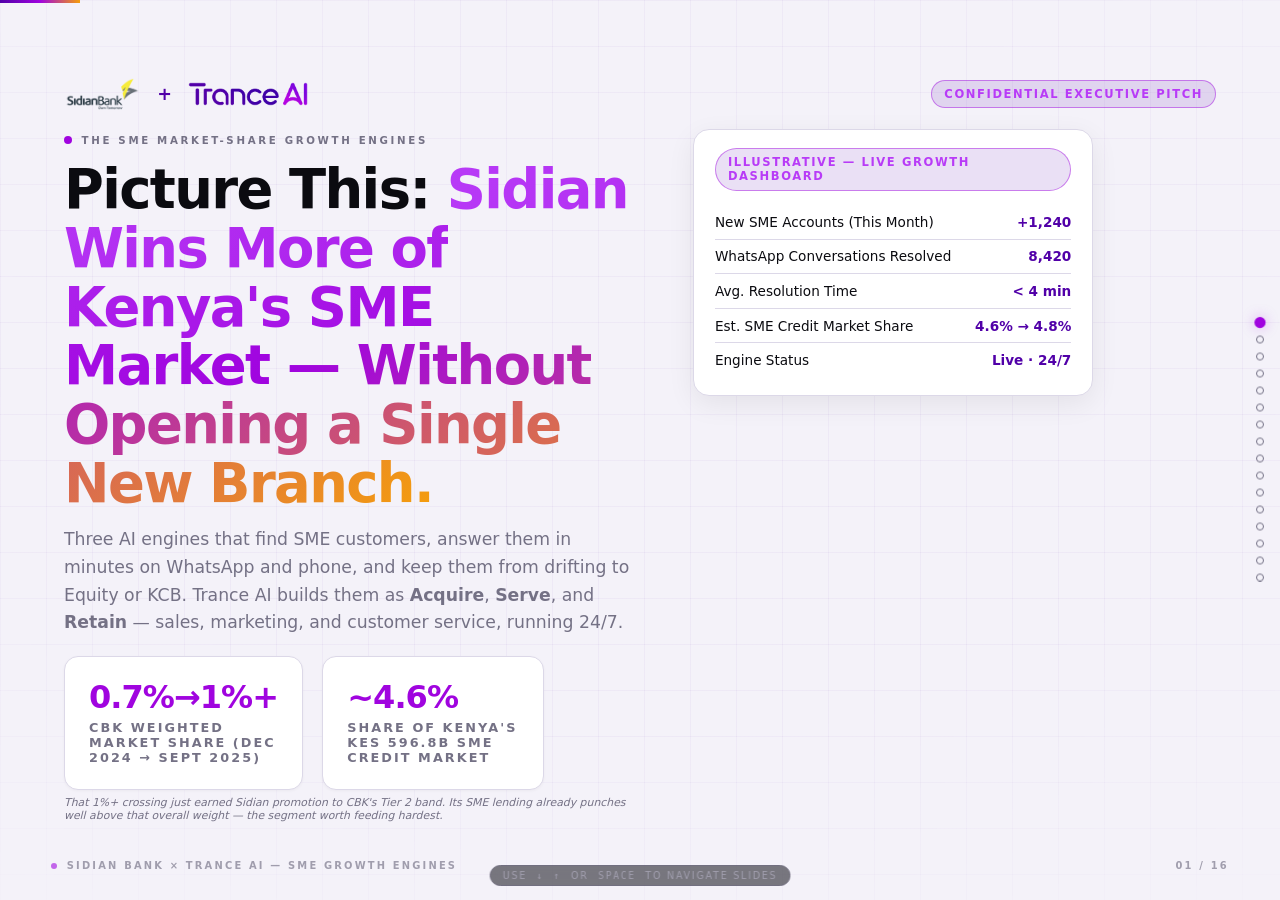
==== commit cf0cbbde: "Add one-pager; correct SME loan book and market-share figures Verified against Sidian's audited FY20" ====
--- a/growth-engines.html
+++ b/growth-engines.html
@@ -58,15 +58,15 @@
 
             <div class="grid2" style="margin-top: 1.2rem; max-width: 480px;">
               <div class="card">
-                <div class="stat-num purple" style="font-size: clamp(1.4rem,2.6vw,2rem);">~5.4%</div>
-                <div class="stat-label">Share of Kenya's KES 596.8B MSME Credit Market</div>
+                <div class="stat-num purple" style="font-size: clamp(1.4rem,2.6vw,2rem);">0.7%→1%+</div>
+                <div class="stat-label">CBK Weighted Market Share (Dec 2024 → Sept 2025)</div>
               </div>
               <div class="card">
-                <div class="stat-num purple" style="font-size: clamp(1.4rem,2.6vw,2rem);">~1.3%</div>
-                <div class="stat-label">Share of Total Banking Sector Assets</div>
+                <div class="stat-num purple" style="font-size: clamp(1.4rem,2.6vw,2rem);">~4.6%</div>
+                <div class="stat-label">Share of Kenya's KES 596.8B SME Credit Market</div>
               </div>
             </div>
-            <p class="source-note reveal d5" style="margin-top:.4rem;">Sidian already punches 4x above its weight in SME lending versus its overall balance-sheet size. SME is the segment worth feeding hardest.</p>
+            <p class="source-note reveal d5" style="margin-top:.4rem;">That 1%+ crossing just earned Sidian promotion to CBK's Tier 2 band. Its SME lending already punches well above that overall weight — the segment worth feeding hardest.</p>
           </div>
 
           <div class="mock-panel reveal d5">
@@ -74,7 +74,7 @@
             <div class="mock-row"><span>New SME Accounts (This Month)</span><span class="v">+1,240</span></div>
             <div class="mock-row"><span>WhatsApp Conversations Resolved</span><span class="v">8,420</span></div>
             <div class="mock-row"><span>Avg. Resolution Time</span><span class="v">&lt; 4 min</span></div>
-            <div class="mock-row"><span>Est. MSME Credit Market Share</span><span class="v">5.4% → 5.6%</span></div>
+            <div class="mock-row"><span>Est. SME Credit Market Share</span><span class="v">4.6% → 4.8%</span></div>
             <div class="mock-row"><span>Engine Status</span><span class="v">Live · 24/7</span></div>
           </div>
         </div>
@@ -168,7 +168,7 @@
           <span class="dot"></span> The Missed Opportunity
         </div>
         <h2 class="title reveal d2" style="margin-top: .6rem; max-width: 24ch;">
-          Kenya's SME Credit Market Is KES 596.8 Billion and Growing. Sidian Holds ~5.4% of It.
+          Kenya's SME Credit Market Is KES 596.8 Billion and Growing. Sidian Holds ~4.6% of It.
         </h2>
 
         <div class="grid3" style="margin-top: 1.6rem;">
@@ -187,9 +187,9 @@
         </div>
 
         <p class="reveal d6" style="margin-top: 1.5rem; font-size: .95rem; color: var(--ink-text); max-width: 68ch; font-weight: 500;">
-          Sidian's SME loan book already commands roughly 5.4% of that KES 596.8B market — well ahead of its ~1.3% share of total banking sector assets. SME lending is the one segment where Sidian already outperforms its size. The Acquire and Serve engines are built to widen that lead, not chase a new category.
-        </p>
-        <p class="source-note reveal d7" style="margin-top:.6rem;">Sidian SME loan book: ~KES 32.5B, derived from Q1 2026 balance sheet (Total Assets 94.1B − Govt Securities 49.1B − Cash/Other ~12.5B). National figures: Kenya Bankers Association, Dec 2025 / 2026.</p>
+          Sidian's KES 27.5B loan book already commands roughly 4.6% of that KES 596.8B market — well ahead of the ~1% weighted market share that just earned it CBK's Tier 2 promotion. SME lending is the one segment where Sidian already outperforms its overall size. The Acquire and Serve engines are built to widen that lead, not chase a new category.
+        </p>
+        <p class="source-note reveal d7" style="margin-top:.6rem;">Sidian loan book: KES 27.5B, audited FY2025 Annual Report (year ended 31 Dec 2025). National MSME credit market: KES 596.8B, Kenya Bankers Association, Dec 2025. CBK weighted market share: CBK Tier 2 reclassification, reported Sept–Dec 2025.</p>
       </div>
 
       <div class="chrome-foot"><span class="fdot"></span> The Missed Opportunity</div>
@@ -383,7 +383,7 @@
             <div class="mock-row"><span>WhatsApp Conversations Handled</span><span class="v">8,420</span></div>
             <div class="mock-row"><span>First-Contact Resolution Rate</span><span class="v">82%</span></div>
             <div class="mock-row"><span>Dormant Accounts Reactivated</span><span class="v">+380</span></div>
-            <div class="mock-row"><span>Est. MSME Credit Market Share</span><span class="v">5.4% → 5.6%</span></div>
+            <div class="mock-row"><span>Est. SME Credit Market Share</span><span class="v">4.6% → 4.8%</span></div>
           </div>
         </div>
       </div>
@@ -598,7 +598,7 @@
         <div class="card reveal d4" style="margin-top: 1.4rem; background: var(--paper-warm);">
           <span class="badge gold">Where Sidian Stands Today</span>
           <p style="margin-top: .7rem; font-size: .92rem; color: var(--ink-text); line-height: 1.6;">
-            Sidian's estimated ~KES 32.5B SME loan book is roughly 5.4% of the national KES 596.8B market. The numerator moves with two levers only: <strong>accounts won</strong> (Acquire, and Serve's conversion assist) and <strong>accounts kept</strong> (Retain). Net new accounts and prevented churn are the leading indicators the pilot proves each month — the share percentage is what they roll up into over time.
+            Sidian's KES 27.5B loan book is roughly 4.6% of the national KES 596.8B market — on top of the ~1% CBK weighted market share that just earned it Tier 2 status. The numerator moves with two levers only: <strong>accounts won</strong> (Acquire, and Serve's conversion assist) and <strong>accounts kept</strong> (Retain). Net new accounts and prevented churn are the leading indicators the pilot proves each month — the share percentage is what they roll up into over time.
           </p>
         </div>
 
